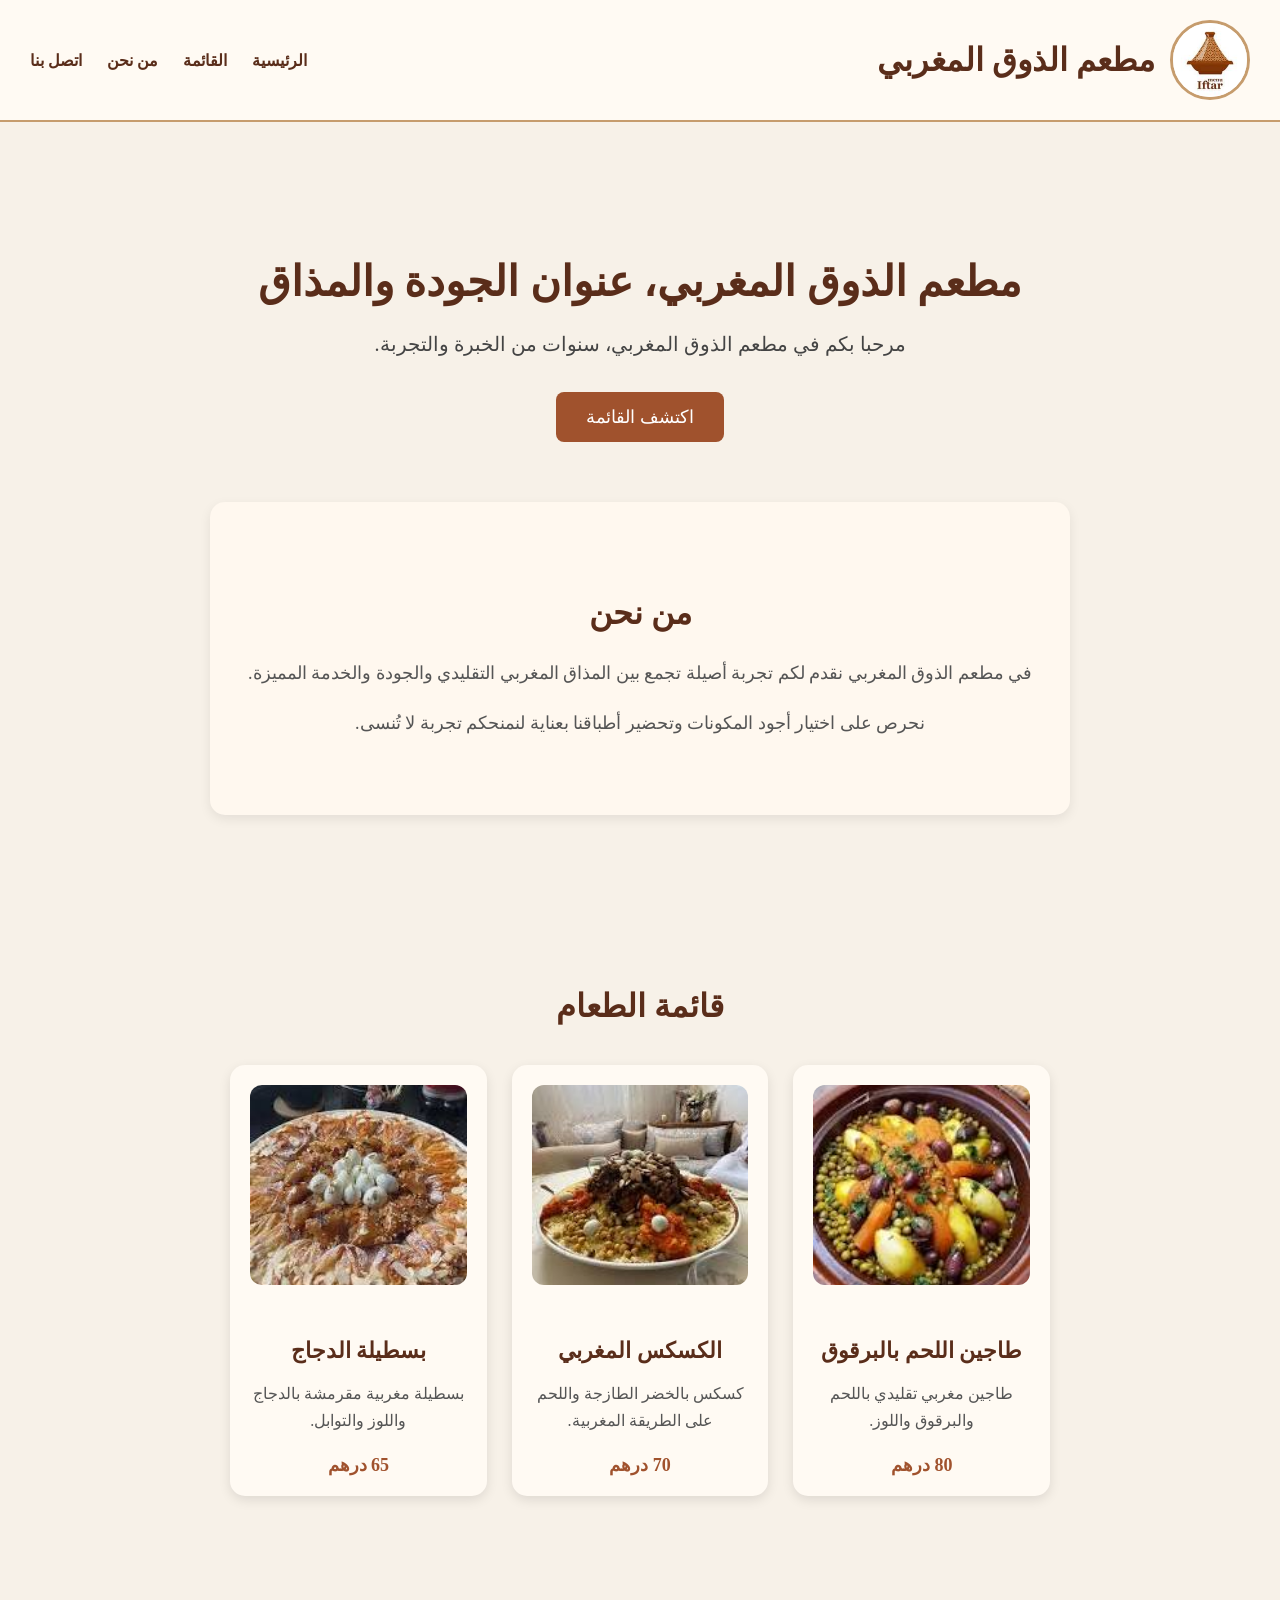
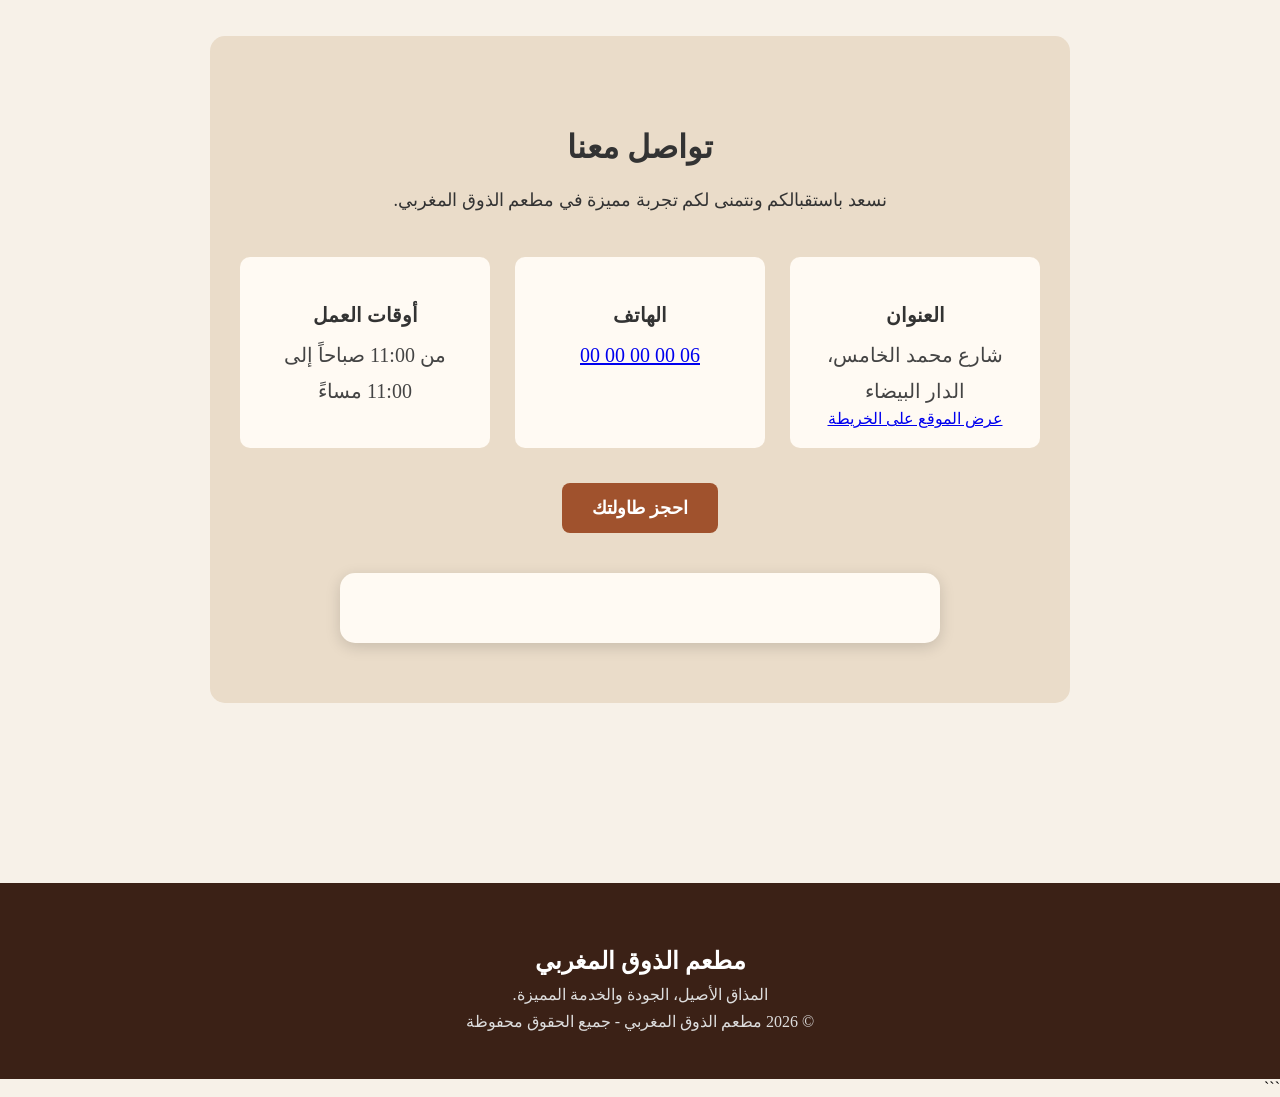
==== index.html @ a4f863b0 "Rename main page to index" ====
<!DOCTYPE html>
<html lang="ar" dir="rtl">

<head>

    <meta charset="UTF-8">

    <meta name="viewport" content="width=device-width, initial-scale=1.0">

    <title>مطعم الذوق المغربي</title>

    <link rel="stylesheet" href="morestaurant.css">

</head>


<body>


    <header>

        <div class="brand">

            <img
                src="téléchargement.jpg"
                alt="شعار مطعم الذوق المغربي"
            >

            <h1>مطعم الذوق المغربي</h1>

        </div>


        <!-- Navigation -->

        <nav>

            <a href="#">الرئيسية</a>

            <a href="#menu">القائمة</a>

            <a href="#about">من نحن</a>

            <a href="#contact">اتصل بنا</a>

        </nav>

    </header>


    <!-- Main Content -->

    <main>

        <!-- Introduction -->

        <h2>
            مطعم الذوق المغربي، عنوان الجودة والمذاق
        </h2>

        <p>
            مرحبا بكم في مطعم الذوق المغربي، سنوات من الخبرة والتجربة.
        </p>

        <button id="menuBtn" type="button">
            اكتشف القائمة
        </button>


        <!-- About Section -->

        <section class="about" id="about">

            <h3>من نحن</h3>

            <p>
                في مطعم الذوق المغربي نقدم لكم تجربة أصيلة تجمع بين
                المذاق المغربي التقليدي والجودة والخدمة المميزة.
            </p>

            <p>
                نحرص على اختيار أجود المكونات وتحضير أطباقنا بعناية
                لنمنحكم تجربة لا تُنسى.
            </p>

        </section>


        <!-- Menu Section -->

        <section class="menu" id="menu">

            <h3>قائمة الطعام</h3>


            <div class="menu-cards">


                <div class="card">

                    <img
                        src="téléchargement (1).jpg"
                        alt="طاجين اللحم بالبرقوق"
                    >

                    <h4>طاجين اللحم بالبرقوق</h4>

                    <p>
                        طاجين مغربي تقليدي باللحم والبرقوق واللوز.
                    </p>

                    <span>80 درهم</span>

                </div>


                <div class="card">

                    <img
                        src="téléchargement (2).jpg"
                        alt="الكسكس المغربي"
                    >

                    <h4>الكسكس المغربي</h4>

                    <p>
                        كسكس بالخضر الطازجة واللحم على الطريقة المغربية.
                    </p>

                    <span>70 درهم</span>

                </div>


                <div class="card">

                    <img
                        src="téléchargement (3).jpg"
                        alt="بسطيلة الدجاج"
                    >

                    <h4>بسطيلة الدجاج</h4>

                    <p>
                        بسطيلة مغربية مقرمشة بالدجاج واللوز والتوابل.
                    </p>

                    <span>65 درهم</span>

                </div>

            </div>

        </section>


        <!-- Contact Section -->

        <section class="contact" id="contact">

            <h3>تواصل معنا</h3>

            <p>
                نسعد باستقبالكم ونتمنى لكم تجربة مميزة في مطعم الذوق المغربي.
            </p>


            <div class="contact-info">


                <div>

                    <h4>العنوان</h4>

                    <p>
                        شارع محمد الخامس، الدار البيضاء
                    </p>

                    <a
                        href="https://www.google.com/maps"
                        target="_blank"
                        rel="noopener noreferrer"
                    >
                        عرض الموقع على الخريطة
                    </a>

                </div>


                <div>

                    <h4>الهاتف</h4>

                    <p>
                        <a href="tel:0600000000">
                            06 00 00 00 00
                        </a>
                    </p>

                </div>


                <div>

                    <h4>أوقات العمل</h4>

                    <p>
                        من 11:00 صباحاً إلى 11:00 مساءً
                    </p>

                </div>

            </div>


            <!-- Booking -->

            <button id="bookingBtn" type="button">
                احجز طاولتك
            </button>

            <div id="bookingBox"></div>

        </section>

    </main>


    <!-- Footer -->

    <footer>

        <h3>مطعم الذوق المغربي</h3>

        <p>
            المذاق الأصيل، الجودة والخدمة المميزة.
        </p>

        <p>
            © 2026 مطعم الذوق المغربي - جميع الحقوق محفوظة
        </p>

    </footer>


    <script src="script.js"></script>

</body>

</html>
```
---- morestaurant.css ----
* {
    box-sizing: border-box;
}

body {
    margin: 0;
    background-color: #f7f1e8;
}

/* ==============================
   2. Header
   ============================== */
header {
    width: 100%;
    display: flex;
    align-items: center;
    justify-content: space-between;
    padding: 20px 30px;
    border-bottom: 2px solid #c69c6d;
    background-color: #fffaf3;
}

.brand {
    display: flex;
    align-items: center;
    gap: 15px;
}

.brand h1 {
    margin: 0;
    color: #5a2d1a;
}

header img {
    width: 80px;
    height: 80px;
    object-fit: cover;
    border-radius: 50%;
    border: 3px solid #c69c6d;
}

/* ==============================
   3. Navigation
   ============================== */

nav {
    display: flex;
    gap: 25px;
}

nav a {
    text-decoration: none;
    color: #5a2d1a;
    font-weight: bold;
    transition: 0.3s;
}

nav a:hover {
    color: #a0522d;
}


/* ==============================
   4. Main
   ============================== */

main {
    text-align: center;
    padding: 100px 20px;
    max-width: 900px;
    margin: 0 auto;
}

main h2 {
    font-size: 42px;
    margin-bottom: 20px;
    color: #5a2d1a;
}

main p {
    font-size: 20px;
    line-height: 1.8;
    color: #444;
    margin-bottom: 30px;
}

main button {
    padding: 14px 30px;
    border: none;
    border-radius: 8px;
    background-color: #a0522d;
    color: white;
    font-size: 18px;
    cursor: pointer;
    transition: 0.3s;
}

main button:hover {
    background-color: #7d3f22;
}


/* ==============================
   5. About
   ============================== */

.about {
    margin: 60px auto;
    padding: 60px 30px;
    background-color: #fff8ef;
    border-radius: 15px;
    box-shadow: 0 4px 12px rgba(0, 0, 0, 0.08);
}

.about h3 {
    font-size: 32px;
    color: #5a2d1a;
    margin-bottom: 25px;
}

.about p {
    font-size: 18px;
    line-height: 1.8;
    color: #555;
    margin-bottom: 15px;
}


/* ==============================
   6. Menu
   ============================== */

.menu {
    margin: 80px auto;
    padding: 60px 20px;
}

.menu h3 {
    font-size: 32px;
    color: #5a2d1a;
    margin-bottom: 40px;
}

.menu-cards {
    display: grid;
    grid-template-columns: repeat(3, 1fr);
    gap: 25px;
}


/* ==============================
   7. Food Cards
   ============================== */

.card {
    padding: 20px;
    background-color: #fffaf3;
    border-radius: 15px;
    box-shadow: 0 4px 12px rgba(0, 0, 0, 0.1);
    transition: 0.3s;
    overflow: hidden;
}

.card:hover {
    transform: translateY(-8px);
    box-shadow: 0 8px 20px rgba(0, 0, 0, 0.15);
}

.card img {
    width: 100%;
    height: 200px;
    object-fit: cover;
    border-radius: 12px;
    margin-bottom: 20px;
    transition: transform 0.4s ease;
}

.card:hover img {
    transform: scale(1.08);
}

.card h4 {
    font-size: 22px;
    color: #5a2d1a;
    margin-bottom: 15px;
}

.card p {
    font-size: 16px;
    line-height: 1.7;
    color: #555;
    margin-bottom: 20px;
}

.card span {
    font-size: 18px;
    font-weight: bold;
    color: #a0522d;
}


/* ==============================
   8. Contact
   ============================== */

.contact {
    margin: 80px auto;
    padding: 60px 30px;
    text-align: center;
    background-color: #eadcc9;
    border-radius: 15px;
}

.contact h3 {
    font-size: 32px;
    margin-bottom: 15px;
    color: #333;
}

.contact > p {
    font-size: 18px;
    line-height: 1.8;
    margin-bottom: 40px;
    color: #333;
}

.contact-info {
    display: grid;
    grid-template-columns: repeat(3, 1fr);
    gap: 25px;
    margin-bottom: 35px;
    color: #333;
}

.contact-info div {
    padding: 20px;
    background-color: #fffaf3;
    border-radius: 10px;
}

.contact-info h4 {
    font-size: 20px;
    margin-bottom: 10px;
}

.contact-info p {
    margin: 0;
}


/* ==============================
   9. Contact Button
   ============================== */

.contact button {
    padding: 14px 30px;
    border: none;
    border-radius: 8px;
    background-color: #a0522d;
    color: white;
    font-size: 18px;
    font-weight: bold;
    cursor: pointer;
    transition: 0.3s;
}

.contact button:hover {
    background-color: #7d3f22;
    transform: translateY(-3px);
}


/* ==============================
   10. Footer
   ============================== */

footer {
    padding: 40px 20px;
    text-align: center;
    background-color: #3b2116;
    color: white;
}

footer h3 {
    font-size: 24px;
    margin-bottom: 10px;
}

footer p {
    margin: 8px 0;
    color: #ddd;
}


/* ==============================
   11. Booking Box
   ============================== */

#bookingBox {
    max-width: 600px;
    margin: 40px auto 0;
    padding: 35px;
    background-color: #fffaf3;
    border-radius: 15px;
    text-align: right;
    box-shadow: 0 4px 15px rgba(0, 0, 0, 0.15);
}

#bookingBox h3 {
    text-align: center;
    color: #5a2d1a;
    font-size: 28px;
    margin-bottom: 30px;
    padding-bottom: 10px;
    border-bottom: 2px solid #c69c6d;
}

#bookingBox label {
    display: block;
    margin-bottom: 8px;
    color: #5a2d1a;
    font-weight: bold;
}

#bookingBox input,
#bookingBox textarea {
    width: 100%;
    padding: 12px;
    margin-bottom: 20px;
    border: 1px solid #d6c8b8;
    border-radius: 8px;
    font-size: 16px;
    font-family: inherit;
}

#bookingBox textarea {
    height: 100px;
    resize: vertical;
}

#bookingBox input:focus,
#bookingBox textarea:focus {
    outline: none;
    border-color: #a0522d;
    box-shadow: 0 0 0 2px rgba(160, 82, 45, 0.15);
}


/* ==============================
   12. Confirm Booking Button
   ============================== */

#confirmBookingBtn {
    width: 100%;
    padding: 14px;
    border: none;
    border-radius: 8px;
    background-color: #a0522d;
    color: white;
    font-size: 18px;
    font-weight: bold;
    cursor: pointer;
    transition: 0.3s;
    box-shadow: 0 4px 10px rgba(0, 0, 0, 0.12);
}

#confirmBookingBtn:hover {
    background-color: #7d3f22;
    transform: translateY(-2px);
    box-shadow: 0 6px 14px rgba(0, 0, 0, 0.18);
}


/* ==============================
   13. Success Message
   ============================== */

.success-message {
    padding: 30px;
    background-color: #f1f8f3;
    border: 2px solid #9ac7a3;
    border-radius: 15px;
    text-align: center;
    box-shadow: 0 4px 12px rgba(0, 0, 0, 0.1);
}

.success-message h3 {
    color: #2e7d32;
    font-size: 28px;
    margin-bottom: 25px;
}

.success-message p {
    color: #444;
    font-size: 17px;
    margin: 10px 0;
}


/* ==============================
   14. Tablet Responsive
   ============================== */

@media (max-width: 768px) {

    header {
        flex-direction: column;
        gap: 20px;
    }

    .brand {
        flex-direction: column;
    }

    nav {
        flex-wrap: wrap;
        justify-content: center;
    }

    main {
        padding: 60px 15px;
    }

    main h2 {
        font-size: 32px;
    }

    .menu-cards {
        grid-template-columns: 1fr;
    }

    .contact-info {
        grid-template-columns: 1fr;
    }
}


/* ==============================
   15. Mobile Responsive
   ============================== */

@media (max-width: 600px) {

    header {
        padding: 15px;
    }

    .brand h1 {
        font-size: 22px;
    }

    header img {
        width: 65px;
        height: 65px;
    }

    nav {
        gap: 15px;
    }

    nav a {
        font-size: 14px;
    }

    main h2 {
        font-size: 28px;
    }

    main p {
        font-size: 17px;
    }

    .about,
    .menu,
    .contact {
     padding: 40px 20px;
    }

    .menu h3,
    .about h3,
    .contact h3 {
        font-size: 27px;
    }

    #bookingBox {
        padding: 20px 15px;
    }

    #bookingBox h3 {
        font-size: 24px;
    }
}
```
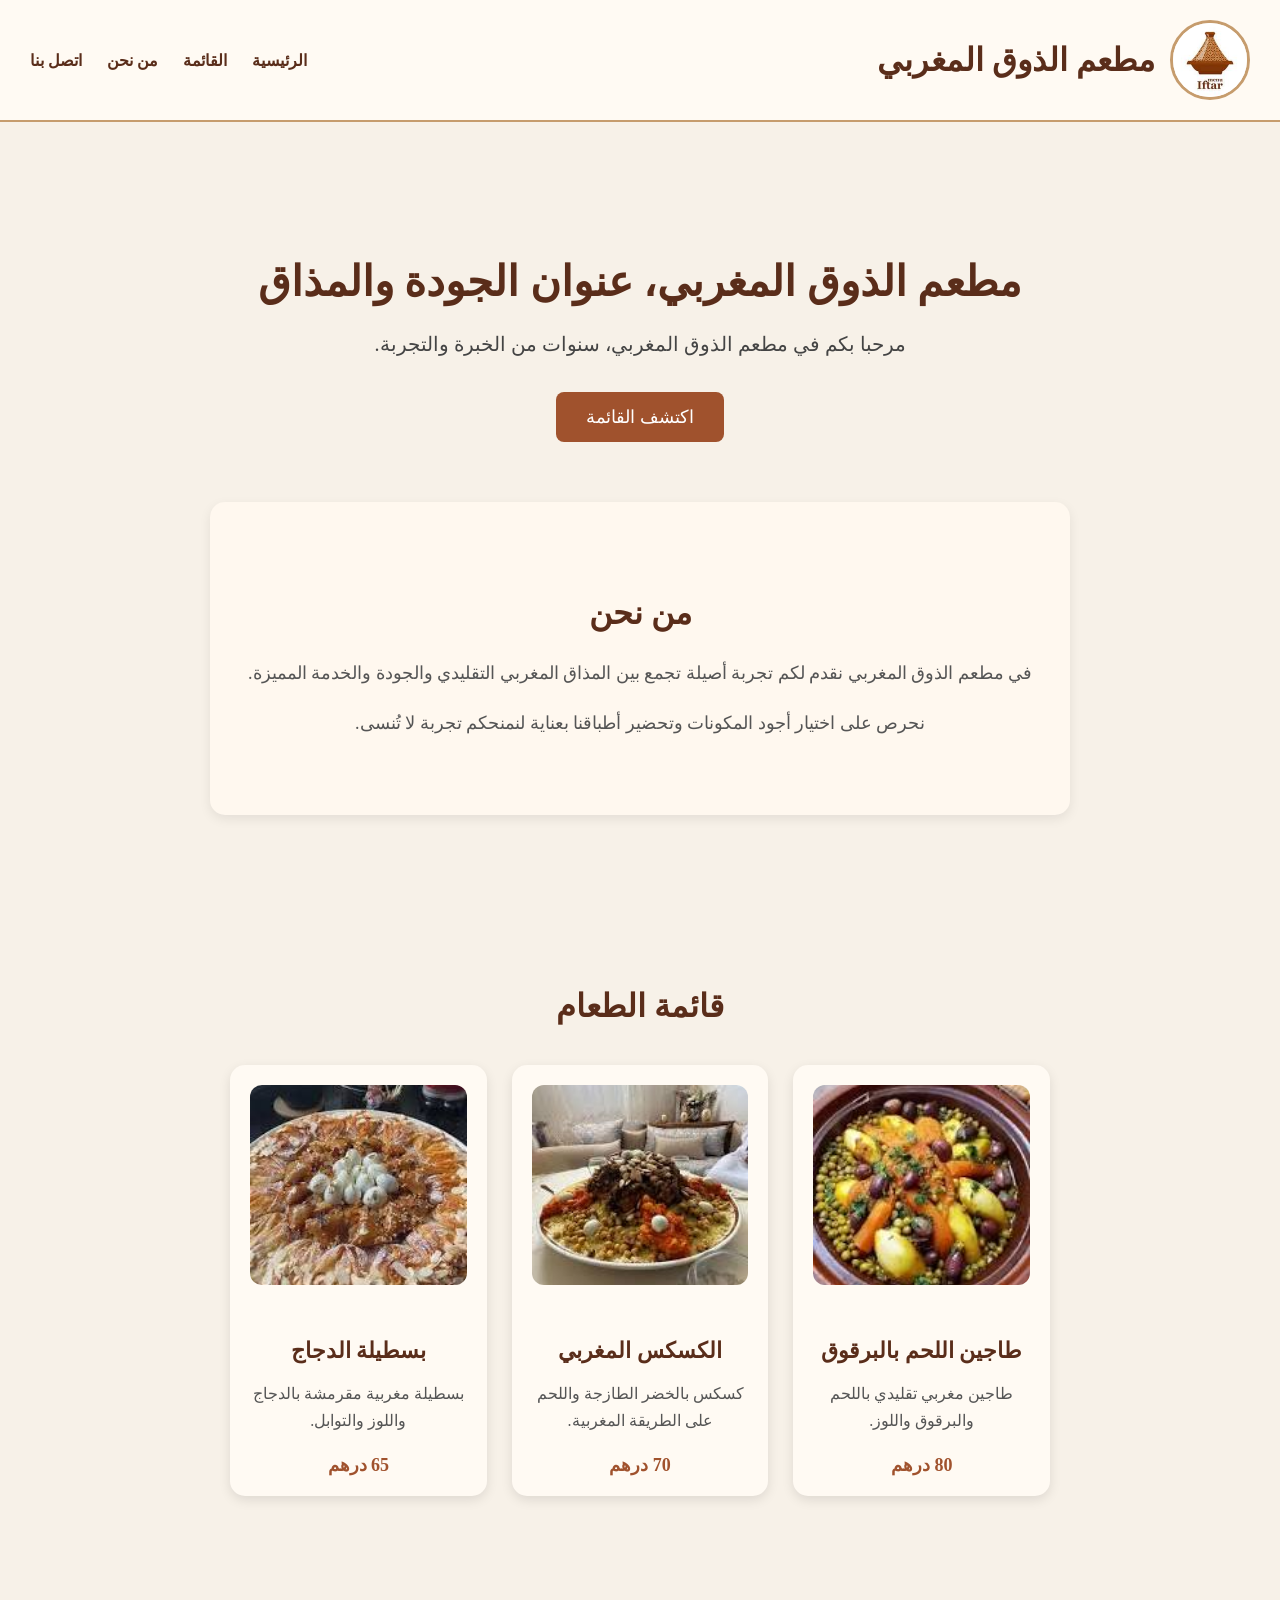
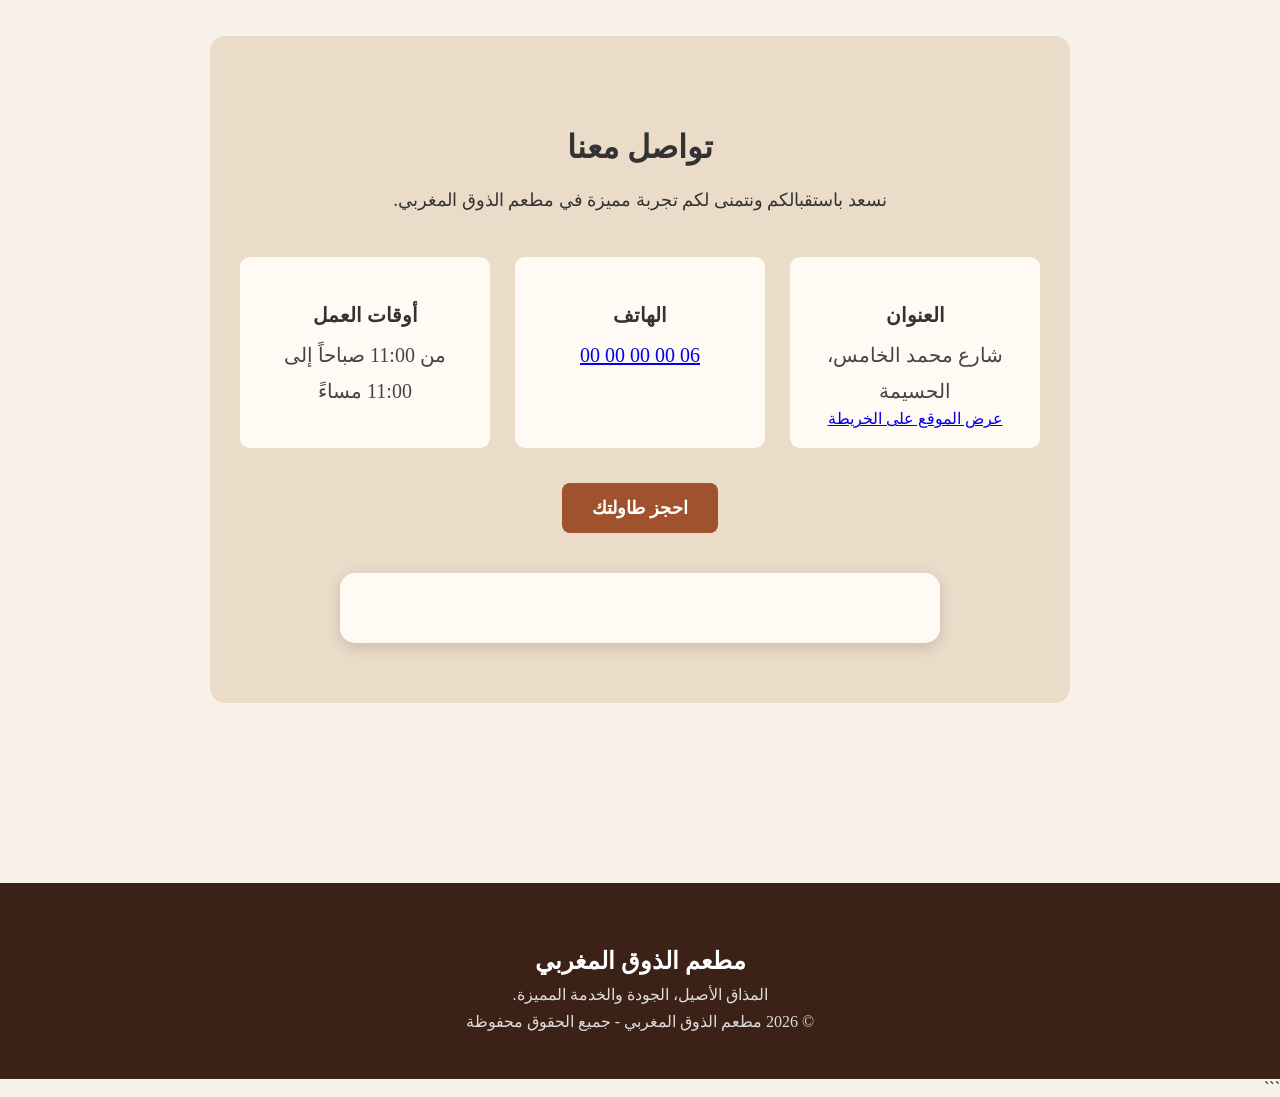
==== commit 0f8554e4: "Rename main page to index" ====
--- a/index.html
+++ b/index.html
@@ -174,8 +174,7 @@
                     <h4>العنوان</h4>
 
                     <p>
-                        شارع محمد الخامس، الدار البيضاء
-                    </p>
+                        شارع محمد الخامس، الحسيمة</p>
 
                     <a
                         href="https://www.google.com/maps"
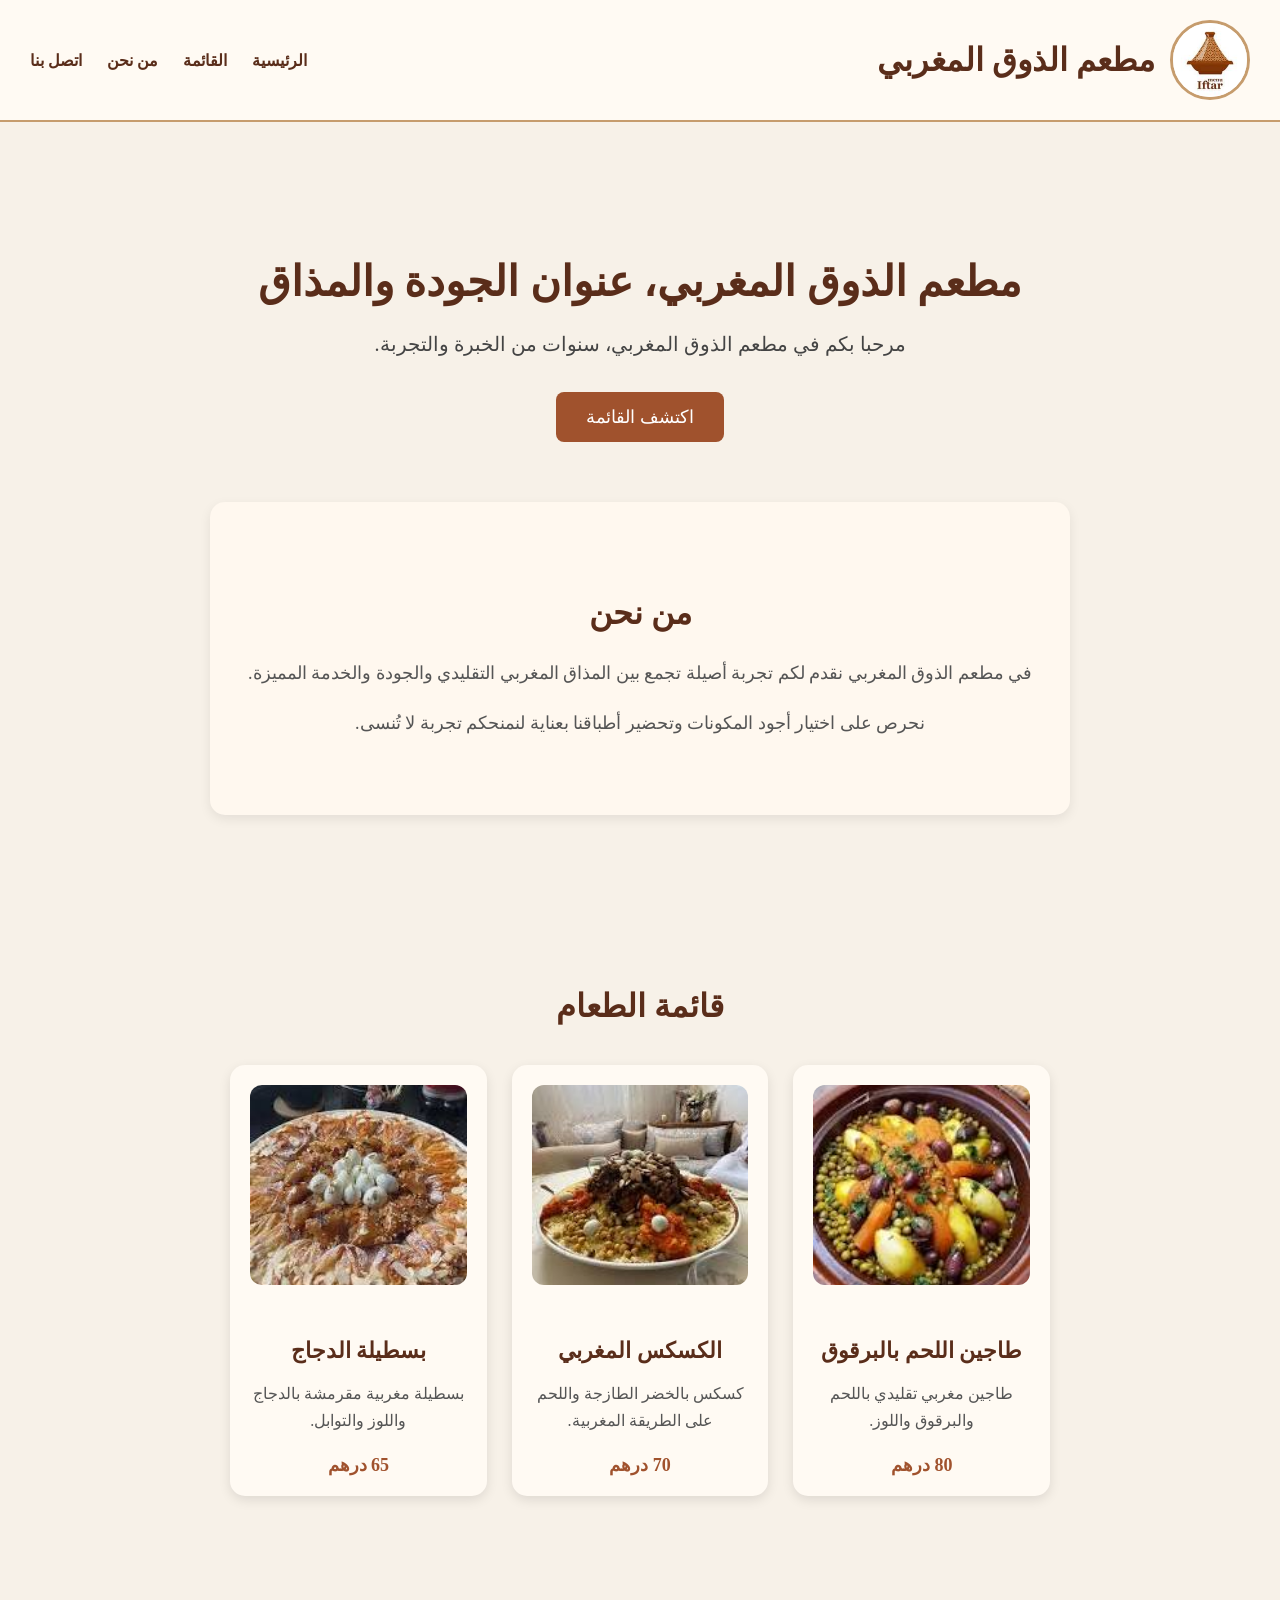
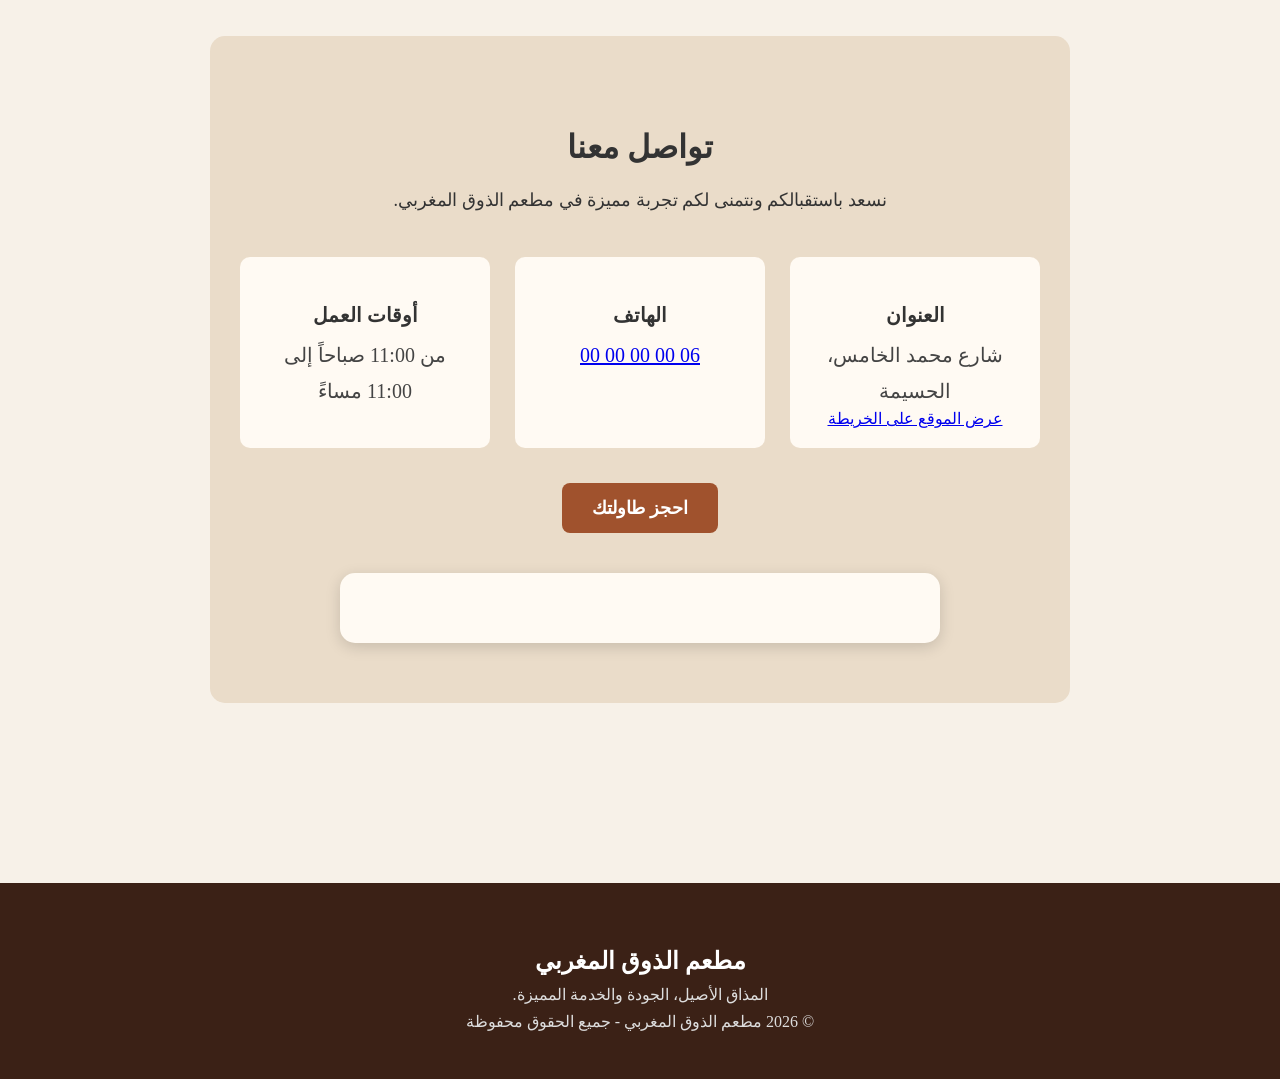
==== commit e60ed86c: "Add GitHub Pages frontend" ====
--- a/index.html
+++ b/index.html
@@ -3,27 +3,22 @@
 <html lang="ar" dir="rtl">
 
 <head>
-
     <meta charset="UTF-8">
-
     <meta name="viewport" content="width=device-width, initial-scale=1.0">
 
     <title>مطعم الذوق المغربي</title>
 
-    <link rel="stylesheet" href="morestaurant.css">
-
+    <link rel="stylesheet" href="static/css/morestaurant.css">
 </head>
 
-
 <body>
 
-
     <header>
 
         <div class="brand">
 
             <img
-                src="téléchargement.jpg"
+                src="static/images/téléchargement.jpg"
                 alt="شعار مطعم الذوق المغربي"
             >
 
@@ -31,29 +26,16 @@
 
         </div>
 
-
-        <!-- Navigation -->
-
         <nav>
-
             <a href="#">الرئيسية</a>
-
             <a href="#menu">القائمة</a>
-
             <a href="#about">من نحن</a>
-
             <a href="#contact">اتصل بنا</a>
-
         </nav>
 
     </header>
 
-
-    <!-- Main Content -->
-
     <main>
-
-        <!-- Introduction -->
 
         <h2>
             مطعم الذوق المغربي، عنوان الجودة والمذاق
@@ -66,9 +48,6 @@
         <button id="menuBtn" type="button">
             اكتشف القائمة
         </button>
-
-
-        <!-- About Section -->
 
         <section class="about" id="about">
 
@@ -86,21 +65,16 @@
 
         </section>
 
-
-        <!-- Menu Section -->
-
         <section class="menu" id="menu">
 
             <h3>قائمة الطعام</h3>
 
-
             <div class="menu-cards">
 
-
                 <div class="card">
 
                     <img
-                        src="téléchargement (1).jpg"
+                        src="static/images/téléchargement (1).jpg"
                         alt="طاجين اللحم بالبرقوق"
                     >
 
@@ -114,11 +88,10 @@
 
                 </div>
 
-
                 <div class="card">
 
                     <img
-                        src="téléchargement (2).jpg"
+                        src="static/images/téléchargement (2).jpg"
                         alt="الكسكس المغربي"
                     >
 
@@ -132,11 +105,10 @@
 
                 </div>
 
-
                 <div class="card">
 
                     <img
-                        src="téléchargement (3).jpg"
+                        src="static/images/téléchargement (3).jpg"
                         alt="بسطيلة الدجاج"
                     >
 
@@ -153,9 +125,6 @@
             </div>
 
         </section>
-
-
-        <!-- Contact Section -->
 
         <section class="contact" id="contact">
 
@@ -165,16 +134,15 @@
                 نسعد باستقبالكم ونتمنى لكم تجربة مميزة في مطعم الذوق المغربي.
             </p>
 
-
             <div class="contact-info">
 
-
                 <div>
 
                     <h4>العنوان</h4>
 
                     <p>
-                        شارع محمد الخامس، الحسيمة</p>
+                        شارع محمد الخامس، الحسيمة
+                    </p>
 
                     <a
                         href="https://www.google.com/maps"
@@ -186,7 +154,6 @@
 
                 </div>
 
-
                 <div>
 
                     <h4>الهاتف</h4>
@@ -199,7 +166,6 @@
 
                 </div>
 
-
                 <div>
 
                     <h4>أوقات العمل</h4>
@@ -211,9 +177,6 @@
                 </div>
 
             </div>
-
-
-            <!-- Booking -->
 
             <button id="bookingBtn" type="button">
                 احجز طاولتك
@@ -225,9 +188,6 @@
 
     </main>
 
-
-    <!-- Footer -->
-
     <footer>
 
         <h3>مطعم الذوق المغربي</h3>
@@ -242,10 +202,8 @@
 
     </footer>
 
-
-    <script src="script.js"></script>
+    <script src="static/js/script.js"></script>
 
 </body>
 
-</html>
-```
+</html>
--- a/static/css/morestaurant.css
+++ b/static/css/morestaurant.css
@@ -0,0 +1,494 @@
+
+* {
+    box-sizing: border-box;
+}
+
+body {
+    margin: 0;
+    background-color: #f7f1e8;
+}
+
+/* ==============================
+   2. Header
+   ============================== */
+header {
+    width: 100%;
+    display: flex;
+    align-items: center;
+    justify-content: space-between;
+    padding: 20px 30px;
+    border-bottom: 2px solid #c69c6d;
+    background-color: #fffaf3;
+}
+
+.brand {
+    display: flex;
+    align-items: center;
+    gap: 15px;
+}
+
+.brand h1 {
+    margin: 0;
+    color: #5a2d1a;
+}
+
+header img {
+    width: 80px;
+    height: 80px;
+    object-fit: cover;
+    border-radius: 50%;
+    border: 3px solid #c69c6d;
+}
+
+/* ==============================
+   3. Navigation
+   ============================== */
+
+nav {
+    display: flex;
+    gap: 25px;
+}
+
+nav a {
+    text-decoration: none;
+    color: #5a2d1a;
+    font-weight: bold;
+    transition: 0.3s;
+}
+
+nav a:hover {
+    color: #a0522d;
+}
+
+
+/* ==============================
+   4. Main
+   ============================== */
+
+main {
+    text-align: center;
+    padding: 100px 20px;
+    max-width: 900px;
+    margin: 0 auto;
+}
+
+main h2 {
+    font-size: 42px;
+    margin-bottom: 20px;
+    color: #5a2d1a;
+}
+
+main p {
+    font-size: 20px;
+    line-height: 1.8;
+    color: #444;
+    margin-bottom: 30px;
+}
+
+main button {
+    padding: 14px 30px;
+    border: none;
+    border-radius: 8px;
+    background-color: #a0522d;
+    color: white;
+    font-size: 18px;
+    cursor: pointer;
+    transition: 0.3s;
+}
+
+main button:hover {
+    background-color: #7d3f22;
+}
+
+
+/* ==============================
+   5. About
+   ============================== */
+
+.about {
+    margin: 60px auto;
+    padding: 60px 30px;
+    background-color: #fff8ef;
+    border-radius: 15px;
+    box-shadow: 0 4px 12px rgba(0, 0, 0, 0.08);
+}
+
+.about h3 {
+    font-size: 32px;
+    color: #5a2d1a;
+    margin-bottom: 25px;
+}
+
+.about p {
+    font-size: 18px;
+    line-height: 1.8;
+    color: #555;
+    margin-bottom: 15px;
+}
+
+
+/* ==============================
+   6. Menu
+   ============================== */
+
+.menu {
+    margin: 80px auto;
+    padding: 60px 20px;
+}
+
+.menu h3 {
+    font-size: 32px;
+    color: #5a2d1a;
+    margin-bottom: 40px;
+}
+
+.menu-cards {
+    display: grid;
+    grid-template-columns: repeat(3, 1fr);
+    gap: 25px;
+}
+
+
+/* ==============================
+   7. Food Cards
+   ============================== */
+
+.card {
+    padding: 20px;
+    background-color: #fffaf3;
+    border-radius: 15px;
+    box-shadow: 0 4px 12px rgba(0, 0, 0, 0.1);
+    transition: 0.3s;
+    overflow: hidden;
+}
+
+.card:hover {
+    transform: translateY(-8px);
+    box-shadow: 0 8px 20px rgba(0, 0, 0, 0.15);
+}
+
+.card img {
+    width: 100%;
+    height: 200px;
+    object-fit: cover;
+    border-radius: 12px;
+    margin-bottom: 20px;
+    transition: transform 0.4s ease;
+}
+
+.card:hover img {
+    transform: scale(1.08);
+}
+
+.card h4 {
+    font-size: 22px;
+    color: #5a2d1a;
+    margin-bottom: 15px;
+}
+
+.card p {
+    font-size: 16px;
+    line-height: 1.7;
+    color: #555;
+    margin-bottom: 20px;
+}
+
+.card span {
+    font-size: 18px;
+    font-weight: bold;
+    color: #a0522d;
+}
+
+
+/* ==============================
+   8. Contact
+   ============================== */
+
+.contact {
+    margin: 80px auto;
+    padding: 60px 30px;
+    text-align: center;
+    background-color: #eadcc9;
+    border-radius: 15px;
+}
+
+.contact h3 {
+    font-size: 32px;
+    margin-bottom: 15px;
+    color: #333;
+}
+
+.contact > p {
+    font-size: 18px;
+    line-height: 1.8;
+    margin-bottom: 40px;
+    color: #333;
+}
+
+.contact-info {
+    display: grid;
+    grid-template-columns: repeat(3, 1fr);
+    gap: 25px;
+    margin-bottom: 35px;
+    color: #333;
+}
+
+.contact-info div {
+    padding: 20px;
+    background-color: #fffaf3;
+    border-radius: 10px;
+}
+
+.contact-info h4 {
+    font-size: 20px;
+    margin-bottom: 10px;
+}
+
+.contact-info p {
+    margin: 0;
+}
+
+
+/* ==============================
+   9. Contact Button
+   ============================== */
+
+.contact button {
+    padding: 14px 30px;
+    border: none;
+    border-radius: 8px;
+    background-color: #a0522d;
+    color: white;
+    font-size: 18px;
+    font-weight: bold;
+    cursor: pointer;
+    transition: 0.3s;
+}
+
+.contact button:hover {
+    background-color: #7d3f22;
+    transform: translateY(-3px);
+}
+
+
+/* ==============================
+   10. Footer
+   ============================== */
+
+footer {
+    padding: 40px 20px;
+    text-align: center;
+    background-color: #3b2116;
+    color: white;
+}
+
+footer h3 {
+    font-size: 24px;
+    margin-bottom: 10px;
+}
+
+footer p {
+    margin: 8px 0;
+    color: #ddd;
+}
+
+
+/* ==============================
+   11. Booking Box
+   ============================== */
+
+#bookingBox {
+    max-width: 600px;
+    margin: 40px auto 0;
+    padding: 35px;
+    background-color: #fffaf3;
+    border-radius: 15px;
+    text-align: right;
+    box-shadow: 0 4px 15px rgba(0, 0, 0, 0.15);
+}
+
+#bookingBox h3 {
+    text-align: center;
+    color: #5a2d1a;
+    font-size: 28px;
+    margin-bottom: 30px;
+    padding-bottom: 10px;
+    border-bottom: 2px solid #c69c6d;
+}
+
+#bookingBox label {
+    display: block;
+    margin-bottom: 8px;
+    color: #5a2d1a;
+    font-weight: bold;
+}
+
+#bookingBox input,
+#bookingBox textarea {
+    width: 100%;
+    padding: 12px;
+    margin-bottom: 20px;
+    border: 1px solid #d6c8b8;
+    border-radius: 8px;
+    font-size: 16px;
+    font-family: inherit;
+}
+
+#bookingBox textarea {
+    height: 100px;
+    resize: vertical;
+}
+
+#bookingBox input:focus,
+#bookingBox textarea:focus {
+    outline: none;
+    border-color: #a0522d;
+    box-shadow: 0 0 0 2px rgba(160, 82, 45, 0.15);
+}
+
+
+/* ==============================
+   12. Confirm Booking Button
+   ============================== */
+
+#confirmBookingBtn {
+    width: 100%;
+    padding: 14px;
+    border: none;
+    border-radius: 8px;
+    background-color: #a0522d;
+    color: white;
+    font-size: 18px;
+    font-weight: bold;
+    cursor: pointer;
+    transition: 0.3s;
+    box-shadow: 0 4px 10px rgba(0, 0, 0, 0.12);
+}
+
+#confirmBookingBtn:hover {
+    background-color: #7d3f22;
+    transform: translateY(-2px);
+    box-shadow: 0 6px 14px rgba(0, 0, 0, 0.18);
+}
+
+
+/* ==============================
+   13. Success Message
+   ============================== */
+
+.success-message {
+    padding: 30px;
+    background-color: #f1f8f3;
+    border: 2px solid #9ac7a3;
+    border-radius: 15px;
+    text-align: center;
+    box-shadow: 0 4px 12px rgba(0, 0, 0, 0.1);
+}
+
+.success-message h3 {
+    color: #2e7d32;
+    font-size: 28px;
+    margin-bottom: 25px;
+}
+
+.success-message p {
+    color: #444;
+    font-size: 17px;
+    margin: 10px 0;
+}
+
+
+/* ==============================
+   14. Tablet Responsive
+   ============================== */
+
+@media (max-width: 768px) {
+
+    header {
+        flex-direction: column;
+        gap: 20px;
+    }
+
+    .brand {
+        flex-direction: column;
+    }
+
+    nav {
+        flex-wrap: wrap;
+        justify-content: center;
+    }
+
+    main {
+        padding: 60px 15px;
+    }
+
+    main h2 {
+        font-size: 32px;
+    }
+
+    .menu-cards {
+        grid-template-columns: 1fr;
+    }
+
+    .contact-info {
+        grid-template-columns: 1fr;
+    }
+}
+
+
+/* ==============================
+   15. Mobile Responsive
+   ============================== */
+
+@media (max-width: 600px) {
+
+    header {
+        padding: 15px;
+    }
+
+    .brand h1 {
+        font-size: 22px;
+    }
+
+    header img {
+        width: 65px;
+        height: 65px;
+    }
+
+    nav {
+        gap: 15px;
+    }
+
+    nav a {
+        font-size: 14px;
+    }
+
+    main h2 {
+        font-size: 28px;
+    }
+
+    main p {
+        font-size: 17px;
+    }
+
+    .about,
+    .menu,
+    .contact {
+     padding: 40px 20px;
+    }
+
+    .menu h3,
+    .about h3,
+    .contact h3 {
+        font-size: 27px;
+    }
+
+    #bookingBox {
+        padding: 20px 15px;
+    }
+
+    #bookingBox h3 {
+        font-size: 24px;
+    }
+}
+```
